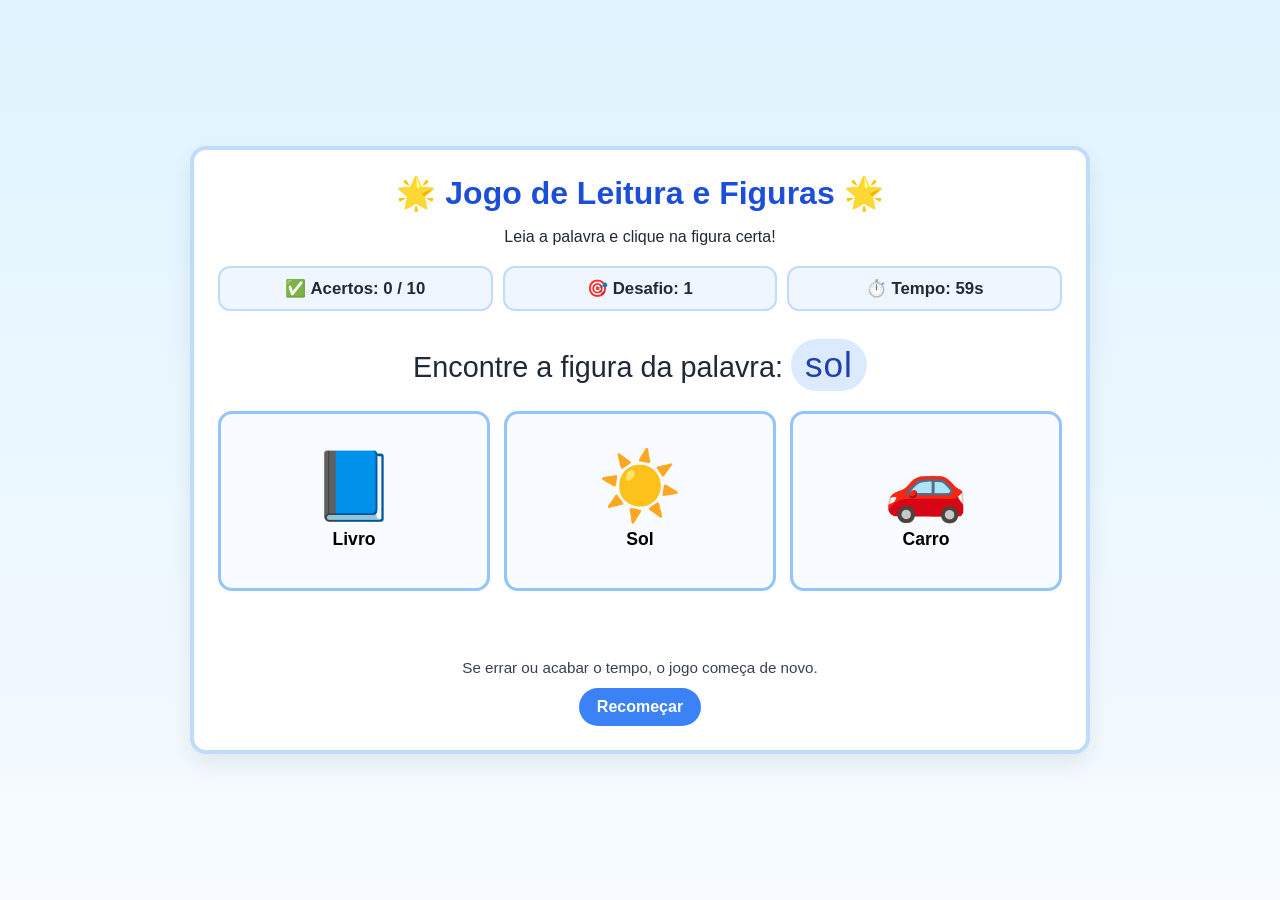
==== jogo-alfabetizacao.html @ 1799d075 "Adiciona jogo HTML de alfabetização com 10 desafios" ====
<!DOCTYPE html>
<html lang="pt-BR">
<head>
  <meta charset="UTF-8" />
  <meta name="viewport" content="width=device-width, initial-scale=1.0" />
  <title>Jogo de Alfabetização</title>
  <style>
    :root {
      --bg: #f7fbff;
      --card: #ffffff;
      --accent: #3b82f6;
      --accent-dark: #1d4ed8;
      --ok: #16a34a;
      --danger: #dc2626;
      --text: #1f2937;
      --shadow: 0 10px 25px rgba(0, 0, 0, 0.08);
      --radius: 16px;
    }

    * { box-sizing: border-box; }

    body {
      margin: 0;
      font-family: "Comic Sans MS", "Trebuchet MS", Arial, sans-serif;
      background: linear-gradient(180deg, #dff4ff, var(--bg));
      min-height: 100vh;
      color: var(--text);
      display: flex;
      align-items: center;
      justify-content: center;
      padding: 20px;
    }

    .game {
      width: min(900px, 100%);
      background: var(--card);
      border-radius: var(--radius);
      box-shadow: var(--shadow);
      padding: 24px;
      border: 4px solid #bfdbfe;
    }

    h1 {
      margin: 0 0 6px;
      text-align: center;
      font-size: clamp(1.4rem, 2.5vw, 2rem);
      color: var(--accent-dark);
    }

    .subtitle {
      text-align: center;
      margin-bottom: 20px;
      font-size: 1rem;
    }

    .status {
      display: grid;
      gap: 10px;
      grid-template-columns: repeat(auto-fit, minmax(180px, 1fr));
      margin-bottom: 20px;
    }

    .status-item {
      background: #eff6ff;
      border: 2px solid #bfdbfe;
      border-radius: 12px;
      padding: 10px;
      text-align: center;
      font-weight: bold;
      font-size: 1.05rem;
    }

    .challenge {
      text-align: center;
      margin-bottom: 16px;
      font-size: clamp(1.2rem, 3vw, 1.8rem);
    }

    .word {
      display: inline-block;
      padding: 6px 14px;
      margin-top: 8px;
      border-radius: 999px;
      background: #dbeafe;
      color: #1e40af;
      font-size: clamp(1.6rem, 4vw, 2.2rem);
      letter-spacing: 1px;
    }

    .options {
      display: grid;
      gap: 14px;
      grid-template-columns: repeat(auto-fit, minmax(180px, 1fr));
      margin-top: 20px;
    }

    .option {
      border: 3px solid #93c5fd;
      background: #f8fbff;
      border-radius: 14px;
      padding: 12px;
      cursor: pointer;
      transition: transform 0.15s ease, box-shadow 0.15s ease, border-color 0.15s ease;
      min-height: 180px;
      display: flex;
      flex-direction: column;
      align-items: center;
      justify-content: center;
      gap: 10px;
    }

    .option:hover {
      transform: translateY(-4px);
      box-shadow: 0 8px 18px rgba(59, 130, 246, 0.25);
      border-color: var(--accent);
    }

    .emoji {
      font-size: clamp(3rem, 8vw, 4.2rem);
      line-height: 1;
    }

    .label {
      font-size: 1.1rem;
      font-weight: bold;
      text-transform: capitalize;
    }

    .message {
      margin-top: 18px;
      min-height: 30px;
      text-align: center;
      font-size: 1.1rem;
      font-weight: bold;
    }

    .ok { color: var(--ok); }
    .error { color: var(--danger); }

    .footer {
      margin-top: 20px;
      text-align: center;
      font-size: 0.95rem;
      color: #374151;
    }

    .btn {
      margin-top: 12px;
      border: none;
      border-radius: 999px;
      background: var(--accent);
      color: #fff;
      font-size: 1rem;
      font-weight: bold;
      padding: 10px 18px;
      cursor: pointer;
    }

    .btn:hover { background: var(--accent-dark); }
  </style>
</head>
<body>
  <main class="game">
    <h1>🌟 Jogo de Leitura e Figuras 🌟</h1>
    <p class="subtitle">Leia a palavra e clique na figura certa!</p>

    <section class="status">
      <div class="status-item">✅ Acertos: <span id="score">0</span> / 10</div>
      <div class="status-item">🎯 Desafio: <span id="round">1</span></div>
      <div class="status-item">⏱️ Tempo: <span id="timer">60</span>s</div>
    </section>

    <section class="challenge">
      Encontre a figura da palavra:
      <div class="word" id="targetWord">...</div>
    </section>

    <section class="options" id="options"></section>

    <div class="message" id="message"></div>

    <div class="footer">
      Se errar ou acabar o tempo, o jogo começa de novo.
      <br />
      <button class="btn" id="restartBtn">Recomeçar</button>
    </div>
  </main>

  <script>
    const items = [
      { word: "lago", emoji: "🏞️" },
      { word: "gato", emoji: "🐱" },
      { word: "pato", emoji: "🦆" },
      { word: "bola", emoji: "⚽" },
      { word: "casa", emoji: "🏠" },
      { word: "livro", emoji: "📘" },
      { word: "flor", emoji: "🌸" },
      { word: "maçã", emoji: "🍎" },
      { word: "sol", emoji: "☀️" },
      { word: "lua", emoji: "🌙" },
      { word: "peixe", emoji: "🐟" },
      { word: "vaca", emoji: "🐄" },
      { word: "cama", emoji: "🛏️" },
      { word: "carro", emoji: "🚗" },
      { word: "árvore", emoji: "🌳" },
      { word: "sapato", emoji: "👟" },
      { word: "banana", emoji: "🍌" },
      { word: "leite", emoji: "🥛" }
    ];

    const totalChallenges = 10;
    const timePerChallenge = 60;

    let score = 0;
    let currentRound = 1;
    let currentTarget = null;
    let timer = timePerChallenge;
    let intervalId = null;
    let locked = false;

    const scoreEl = document.getElementById("score");
    const roundEl = document.getElementById("round");
    const timerEl = document.getElementById("timer");
    const targetWordEl = document.getElementById("targetWord");
    const optionsEl = document.getElementById("options");
    const messageEl = document.getElementById("message");
    const restartBtn = document.getElementById("restartBtn");

    function shuffle(array) {
      const copy = [...array];
      for (let i = copy.length - 1; i > 0; i--) {
        const j = Math.floor(Math.random() * (i + 1));
        [copy[i], copy[j]] = [copy[j], copy[i]];
      }
      return copy;
    }

    function pickChallenge() {
      const shuffled = shuffle(items);
      currentTarget = shuffled[0];
      const options = shuffle([currentTarget, shuffled[1], shuffled[2]]);
      return options;
    }

    function startTimer() {
      clearInterval(intervalId);
      timer = timePerChallenge;
      timerEl.textContent = timer;

      intervalId = setInterval(() => {
        timer -= 1;
        timerEl.textContent = timer;

        if (timer <= 0) {
          clearInterval(intervalId);
          messageEl.textContent = "⏰ Tempo esgotado! Vamos começar do zero.";
          messageEl.className = "message error";
          locked = true;
          setTimeout(resetGame, 1400);
        }
      }, 1000);
    }

    function renderChallenge() {
      locked = false;
      messageEl.textContent = "";
      messageEl.className = "message";

      const options = pickChallenge();
      targetWordEl.textContent = currentTarget.word;
      roundEl.textContent = currentRound;
      scoreEl.textContent = score;

      optionsEl.innerHTML = "";

      options.forEach((item) => {
        const button = document.createElement("button");
        button.type = "button";
        button.className = "option";
        button.setAttribute("aria-label", item.word);

        const emoji = document.createElement("div");
        emoji.className = "emoji";
        emoji.textContent = item.emoji;

        const label = document.createElement("div");
        label.className = "label";
        label.textContent = item.word;

        button.appendChild(emoji);
        button.appendChild(label);
        button.addEventListener("click", () => handleAnswer(item));

        optionsEl.appendChild(button);
      });

      startTimer();
    }

    function handleAnswer(selected) {
      if (locked) return;
      locked = true;
      clearInterval(intervalId);

      if (selected.word === currentTarget.word) {
        score += 1;
        scoreEl.textContent = score;
        messageEl.textContent = "🎉 Acertou!";
        messageEl.className = "message ok";

        if (score >= totalChallenges) {
          messageEl.textContent = "🏆 Parabéns! Você venceu os 10 desafios!";
          roundEl.textContent = totalChallenges;
          return;
        }

        currentRound += 1;
        setTimeout(renderChallenge, 900);
      } else {
        messageEl.textContent = `❌ Ops! Era ${currentTarget.word}. Vamos recomeçar.`;
        messageEl.className = "message error";
        setTimeout(resetGame, 1400);
      }
    }

    function resetGame() {
      clearInterval(intervalId);
      score = 0;
      currentRound = 1;
      renderChallenge();
    }

    restartBtn.addEventListener("click", resetGame);

    renderChallenge();
  </script>
</body>
</html>
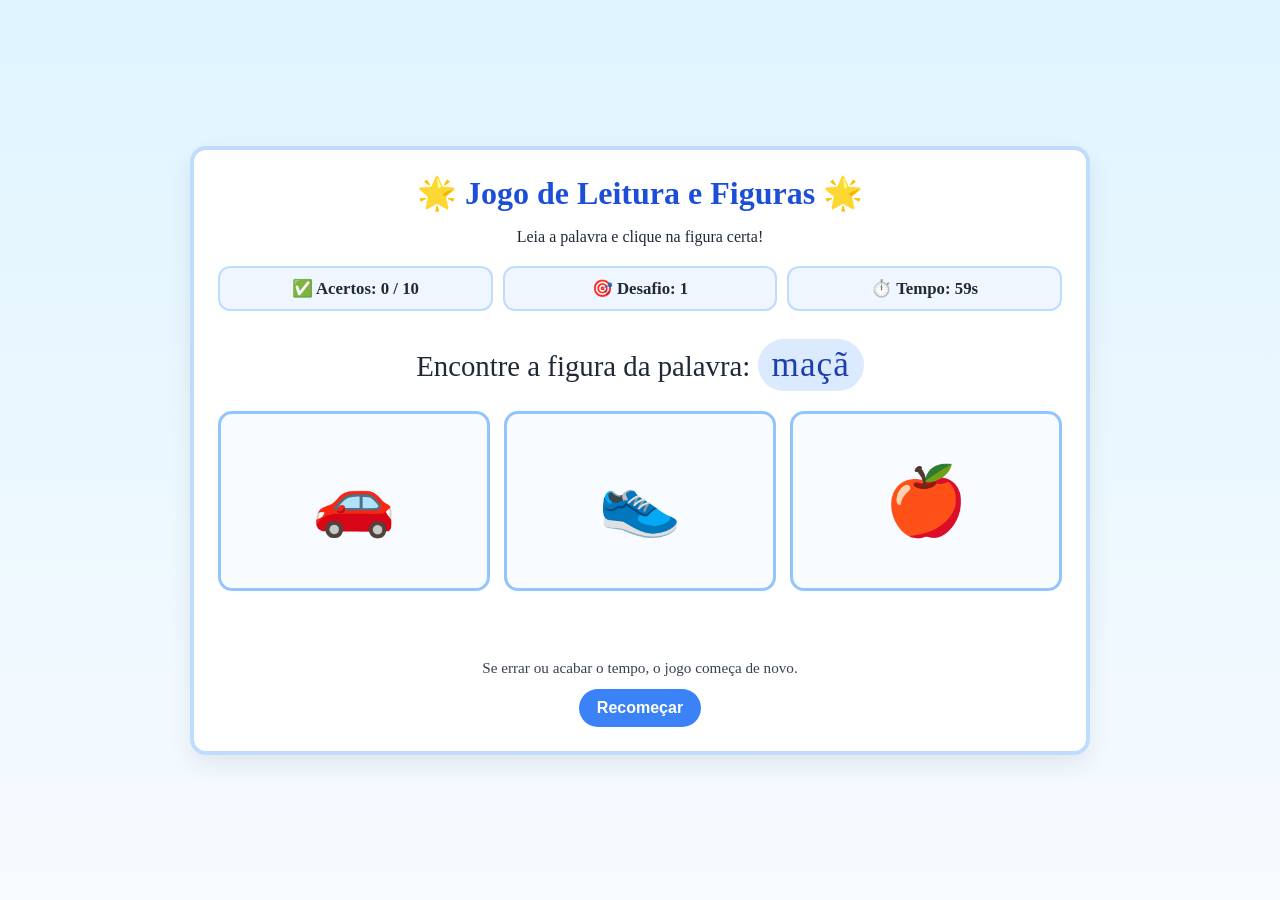
==== commit 69a780d9: "Ajusta fonte para Book Antiqua e remove rótulos sob emojis" ====
--- a/jogo-alfabetizacao.html
+++ b/jogo-alfabetizacao.html
@@ -21,7 +21,7 @@
 
     body {
       margin: 0;
-      font-family: "Comic Sans MS", "Trebuchet MS", Arial, sans-serif;
+      font-family: "Book Antiqua", "Palatino Linotype", Palatino, serif;
       background: linear-gradient(180deg, #dff4ff, var(--bg));
       min-height: 100vh;
       color: var(--text);
@@ -118,12 +118,6 @@
     .emoji {
       font-size: clamp(3rem, 8vw, 4.2rem);
       line-height: 1;
-    }
-
-    .label {
-      font-size: 1.1rem;
-      font-weight: bold;
-      text-transform: capitalize;
     }
 
     .message {
@@ -283,12 +277,7 @@
         emoji.className = "emoji";
         emoji.textContent = item.emoji;
 
-        const label = document.createElement("div");
-        label.className = "label";
-        label.textContent = item.word;
-
         button.appendChild(emoji);
-        button.appendChild(label);
         button.addEventListener("click", () => handleAnswer(item));
 
         optionsEl.appendChild(button);
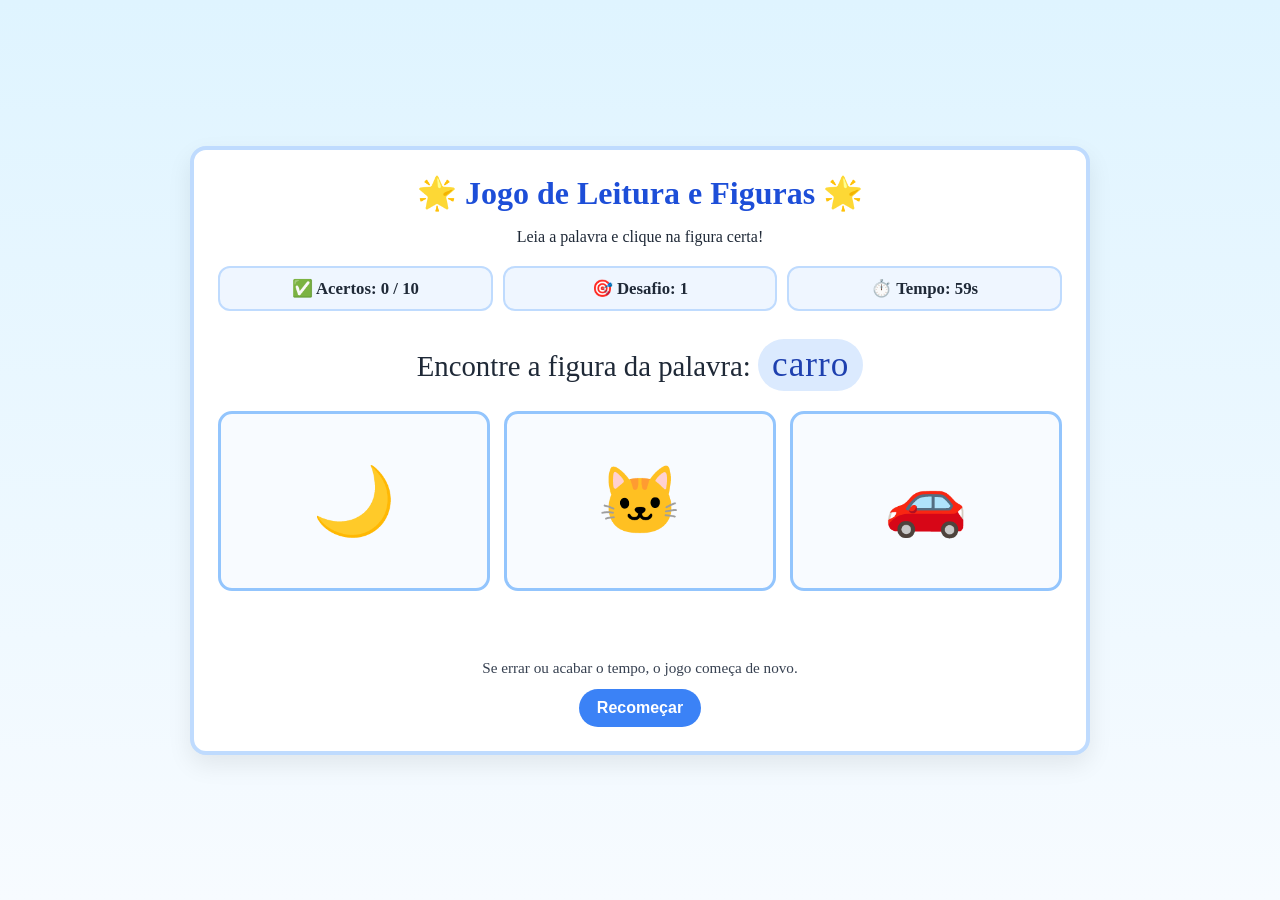
==== commit 9d4729b9: "Update title to include 'da Olívia'" ====
--- a/jogo-alfabetizacao.html
+++ b/jogo-alfabetizacao.html
@@ -3,7 +3,7 @@
 <head>
   <meta charset="UTF-8" />
   <meta name="viewport" content="width=device-width, initial-scale=1.0" />
-  <title>Jogo de Alfabetização</title>
+  <title>Jogo de Alfabetização da Olívia</title>
   <style>
     :root {
       --bg: #f7fbff;
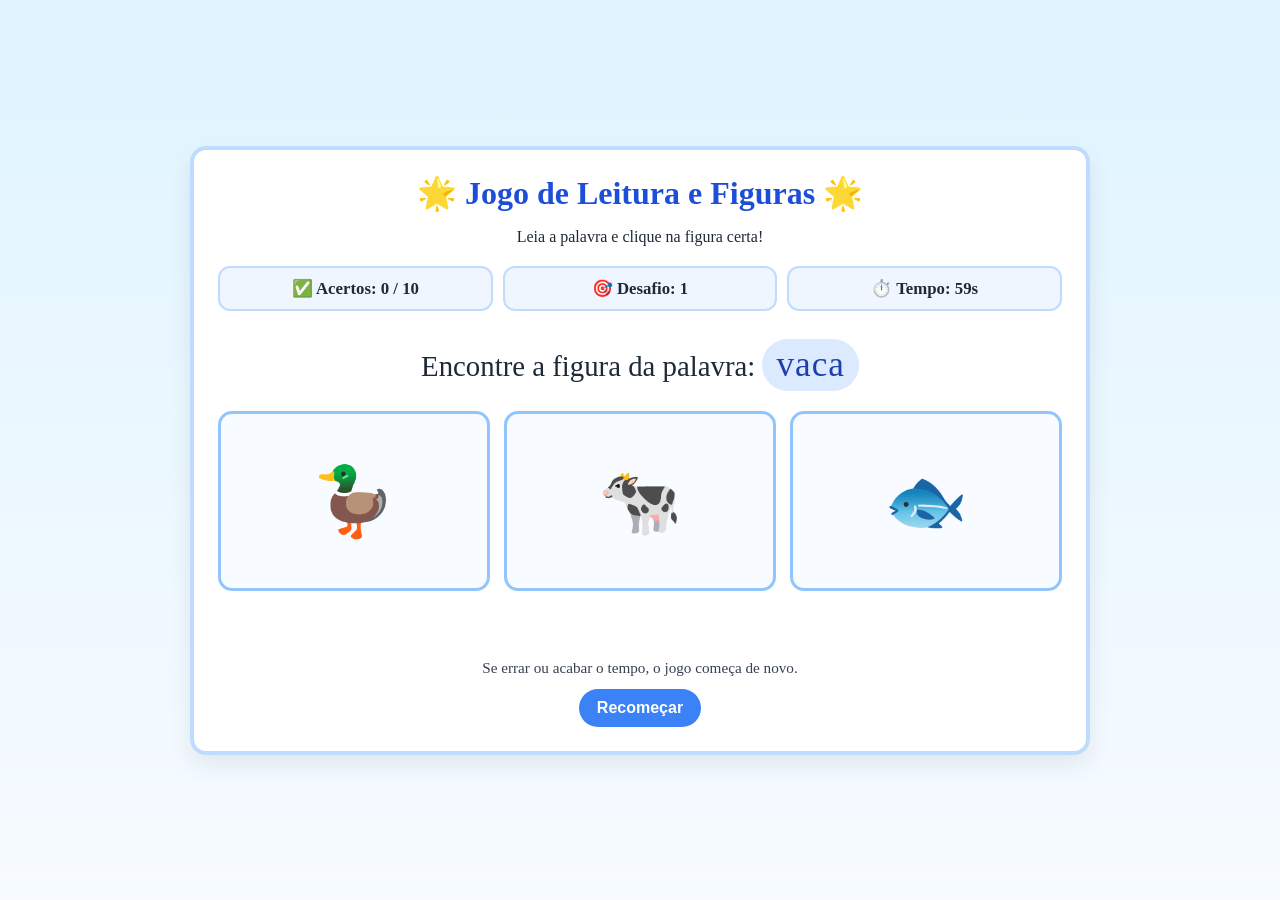
==== commit b2947ccb: "Adiciona versão iOS do jogo de alfabetização em HTML" ====
--- a/jogo-alfabetizacao.html
+++ b/jogo-alfabetizacao.html
@@ -3,7 +3,7 @@
 <head>
   <meta charset="UTF-8" />
   <meta name="viewport" content="width=device-width, initial-scale=1.0" />
-  <title>Jogo de Alfabetização da Olívia</title>
+  <title>Jogo de Alfabetização</title>
   <style>
     :root {
       --bg: #f7fbff;
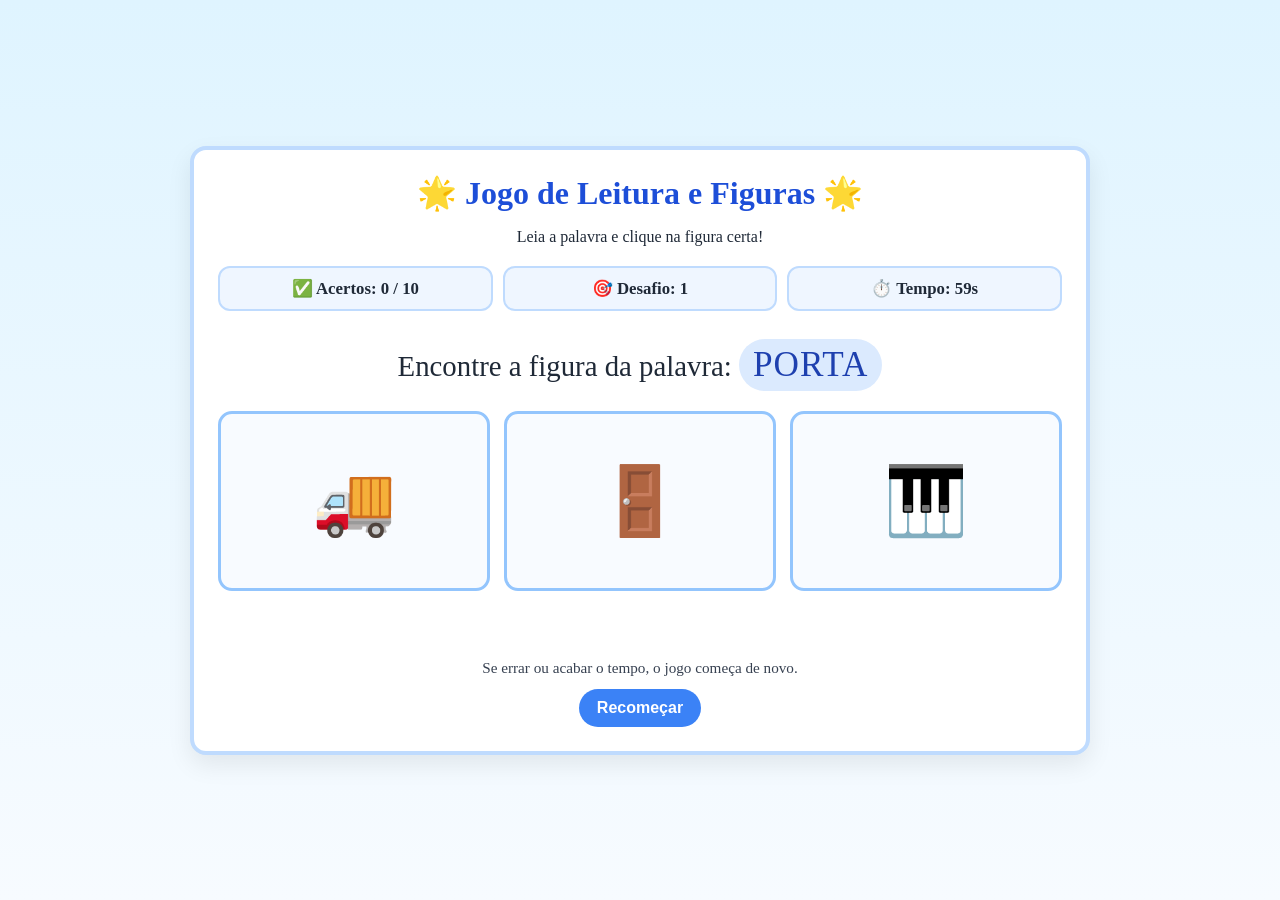
==== commit 06664514: "Expande jogo para 100 palavras sem repetição por sessão" ====
--- a/jogo-alfabetizacao.html
+++ b/jogo-alfabetizacao.html
@@ -182,24 +182,31 @@
 
   <script>
     const items = [
-      { word: "lago", emoji: "🏞️" },
-      { word: "gato", emoji: "🐱" },
-      { word: "pato", emoji: "🦆" },
-      { word: "bola", emoji: "⚽" },
-      { word: "casa", emoji: "🏠" },
-      { word: "livro", emoji: "📘" },
-      { word: "flor", emoji: "🌸" },
-      { word: "maçã", emoji: "🍎" },
-      { word: "sol", emoji: "☀️" },
-      { word: "lua", emoji: "🌙" },
-      { word: "peixe", emoji: "🐟" },
-      { word: "vaca", emoji: "🐄" },
-      { word: "cama", emoji: "🛏️" },
-      { word: "carro", emoji: "🚗" },
-      { word: "árvore", emoji: "🌳" },
-      { word: "sapato", emoji: "👟" },
-      { word: "banana", emoji: "🍌" },
-      { word: "leite", emoji: "🥛" }
+      { word: "ABACAXI", emoji: "🍍" }, { word: "ABELHA", emoji: "🐝" }, { word: "AVIÃO", emoji: "✈️" }, { word: "ÁRVORE", emoji: "🌳" },
+      { word: "BALA", emoji: "🍬" }, { word: "BALÃO", emoji: "🎈" }, { word: "BANANA", emoji: "🍌" }, { word: "BARCO", emoji: "🚤" },
+      { word: "BICICLETA", emoji: "🚲" }, { word: "BOLO", emoji: "🎂" }, { word: "BOLA", emoji: "⚽" }, { word: "BORBOLETA", emoji: "🦋" },
+      { word: "CACHORRO", emoji: "🐶" }, { word: "CADEIRA", emoji: "🪑" }, { word: "CAFÉ", emoji: "☕" }, { word: "CAIXA", emoji: "📦" },
+      { word: "CAMA", emoji: "🛏️" }, { word: "CAMINHÃO", emoji: "🚚" }, { word: "CANETA", emoji: "🖊️" }, { word: "CARRO", emoji: "🚗" },
+      { word: "CASA", emoji: "🏠" }, { word: "CAVALO", emoji: "🐴" }, { word: "CEBOLA", emoji: "🧅" }, { word: "CENOURA", emoji: "🥕" },
+      { word: "CHAPÉU", emoji: "👒" }, { word: "CHAVE", emoji: "🔑" }, { word: "CHUVA", emoji: "🌧️" }, { word: "COELHO", emoji: "🐰" },
+      { word: "COLHER", emoji: "🥄" }, { word: "CORAÇÃO", emoji: "❤️" }, { word: "CORUJA", emoji: "🦉" }, { word: "DADO", emoji: "🎲" },
+      { word: "DENTE", emoji: "🦷" }, { word: "DINOSSAURO", emoji: "🦖" }, { word: "ELEFANTE", emoji: "🐘" }, { word: "ESCADA", emoji: "🪜" },
+      { word: "ESCOVA", emoji: "🪥" }, { word: "ESCOLA", emoji: "🏫" }, { word: "ESPADA", emoji: "🗡️" }, { word: "ESTRELA", emoji: "⭐" },
+      { word: "FACA", emoji: "🔪" }, { word: "FADA", emoji: "🧚" }, { word: "FOGUETE", emoji: "🚀" }, { word: "FLOR", emoji: "🌸" },
+      { word: "FORMIGA", emoji: "🐜" }, { word: "FRANGO", emoji: "🐔" }, { word: "GALO", emoji: "🐓" }, { word: "GARRAFA", emoji: "🧴" },
+      { word: "GATO", emoji: "🐱" }, { word: "GIRAFA", emoji: "🦒" }, { word: "GLOBO", emoji: "🌍" }, { word: "GOIABA", emoji: "🍈" },
+      { word: "HELICÓPTERO", emoji: "🚁" }, { word: "IGREJA", emoji: "⛪" }, { word: "JACARÉ", emoji: "🐊" }, { word: "JANELA", emoji: "🪟" },
+      { word: "JARRA", emoji: "🏺" }, { word: "JOANINHA", emoji: "🐞" }, { word: "LÁPIS", emoji: "✏️" }, { word: "LARANJA", emoji: "🍊" },
+      { word: "LEÃO", emoji: "🦁" }, { word: "LEITE", emoji: "🥛" }, { word: "LIMÃO", emoji: "🍋" }, { word: "LIVRO", emoji: "📘" },
+      { word: "LUA", emoji: "🌙" }, { word: "MACACO", emoji: "🐵" }, { word: "MAÇÃ", emoji: "🍎" }, { word: "MALA", emoji: "🧳" },
+      { word: "MAMÃO", emoji: "🍈" }, { word: "MELANCIA", emoji: "🍉" }, { word: "MESA", emoji: "🪵" }, { word: "MILHO", emoji: "🌽" },
+      { word: "MONTANHA", emoji: "⛰️" }, { word: "NAVIO", emoji: "🚢" }, { word: "NUVEM", emoji: "☁️" }, { word: "OVO", emoji: "🥚" },
+      { word: "ÓCULOS", emoji: "👓" }, { word: "ORELHA", emoji: "👂" }, { word: "PÃO", emoji: "🍞" }, { word: "PÁSSARO", emoji: "🐦" },
+      { word: "PATO", emoji: "🦆" }, { word: "PEIXE", emoji: "🐟" }, { word: "PENTE", emoji: "🪮" }, { word: "PERA", emoji: "🍐" },
+      { word: "PIANO", emoji: "🎹" }, { word: "PIPA", emoji: "🪁" }, { word: "PIRULITO", emoji: "🍭" }, { word: "POLVO", emoji: "🐙" },
+      { word: "PORTA", emoji: "🚪" }, { word: "PRESENTE", emoji: "🎁" }, { word: "QUEIJO", emoji: "🧀" }, { word: "RELÓGIO", emoji: "⏰" },
+      { word: "SAPATO", emoji: "👟" }, { word: "SAPO", emoji: "🐸" }, { word: "SOL", emoji: "☀️" }, { word: "SORVETE", emoji: "🍦" },
+      { word: "TARTARUGA", emoji: "🐢" }, { word: "TIGRE", emoji: "🐯" }, { word: "TREM", emoji: "🚆" }, { word: "VACA", emoji: "🐄" }
     ];
 
     const totalChallenges = 10;
@@ -211,6 +218,7 @@
     let timer = timePerChallenge;
     let intervalId = null;
     let locked = false;
+    let remainingTargets = [];
 
     const scoreEl = document.getElementById("score");
     const roundEl = document.getElementById("round");
@@ -230,10 +238,13 @@
     }
 
     function pickChallenge() {
-      const shuffled = shuffle(items);
-      currentTarget = shuffled[0];
-      const options = shuffle([currentTarget, shuffled[1], shuffled[2]]);
-      return options;
+      if (remainingTargets.length === 0) {
+        remainingTargets = shuffle(items);
+      }
+
+      currentTarget = remainingTargets.pop();
+      const distractors = shuffle(items.filter((item) => item.word !== currentTarget.word)).slice(0, 2);
+      return shuffle([currentTarget, ...distractors]);
     }
 
     function startTimer() {
@@ -316,12 +327,13 @@
       clearInterval(intervalId);
       score = 0;
       currentRound = 1;
+      remainingTargets = shuffle(items);
       renderChallenge();
     }
 
     restartBtn.addEventListener("click", resetGame);
 
-    renderChallenge();
+    resetGame();
   </script>
 </body>
 </html>
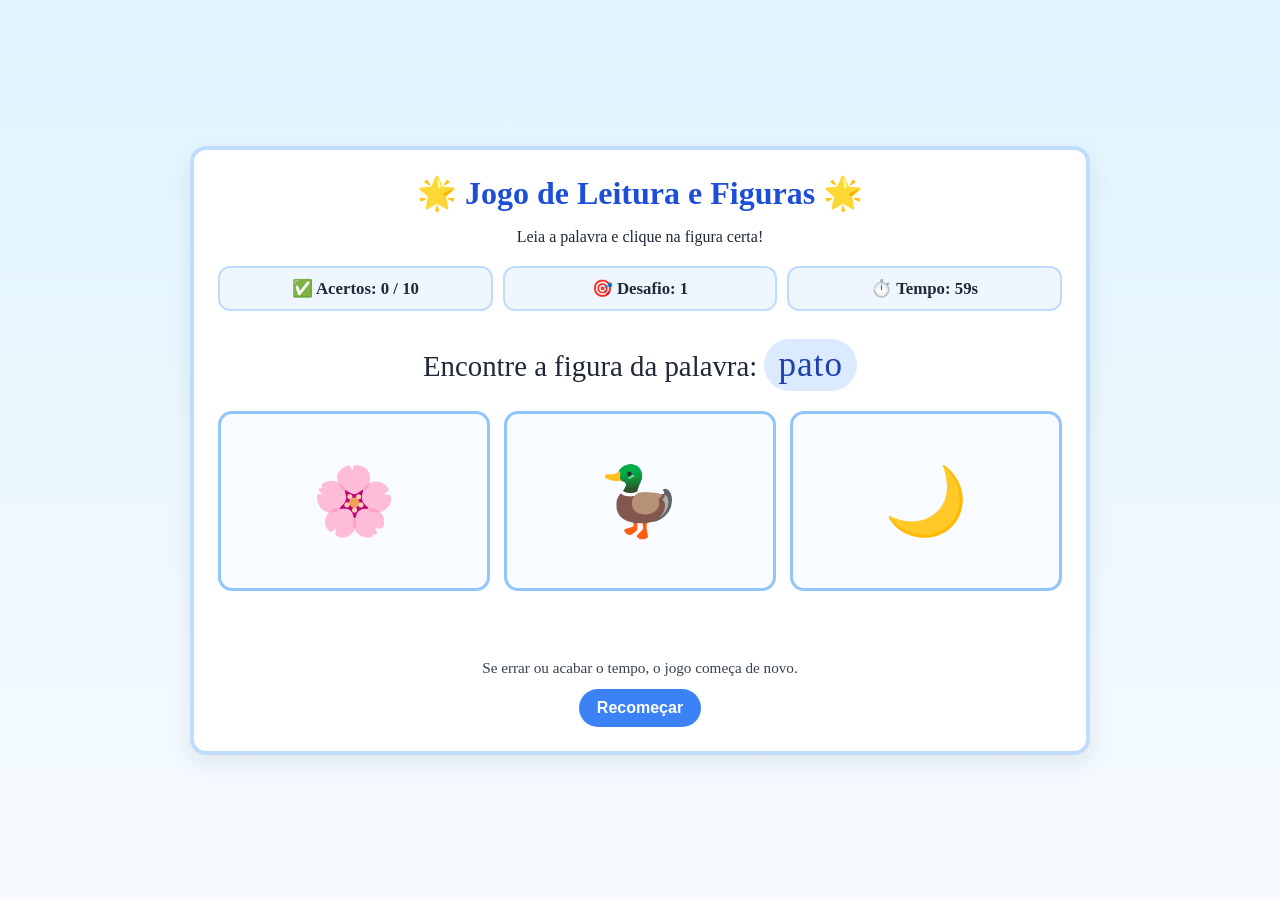
==== commit 26fc146e: "Adiciona versão dedicada para iPadOS do jogo" ====
--- a/jogo-alfabetizacao.html
+++ b/jogo-alfabetizacao.html
@@ -182,31 +182,24 @@
 
   <script>
     const items = [
-      { word: "ABACAXI", emoji: "🍍" }, { word: "ABELHA", emoji: "🐝" }, { word: "AVIÃO", emoji: "✈️" }, { word: "ÁRVORE", emoji: "🌳" },
-      { word: "BALA", emoji: "🍬" }, { word: "BALÃO", emoji: "🎈" }, { word: "BANANA", emoji: "🍌" }, { word: "BARCO", emoji: "🚤" },
-      { word: "BICICLETA", emoji: "🚲" }, { word: "BOLO", emoji: "🎂" }, { word: "BOLA", emoji: "⚽" }, { word: "BORBOLETA", emoji: "🦋" },
-      { word: "CACHORRO", emoji: "🐶" }, { word: "CADEIRA", emoji: "🪑" }, { word: "CAFÉ", emoji: "☕" }, { word: "CAIXA", emoji: "📦" },
-      { word: "CAMA", emoji: "🛏️" }, { word: "CAMINHÃO", emoji: "🚚" }, { word: "CANETA", emoji: "🖊️" }, { word: "CARRO", emoji: "🚗" },
-      { word: "CASA", emoji: "🏠" }, { word: "CAVALO", emoji: "🐴" }, { word: "CEBOLA", emoji: "🧅" }, { word: "CENOURA", emoji: "🥕" },
-      { word: "CHAPÉU", emoji: "👒" }, { word: "CHAVE", emoji: "🔑" }, { word: "CHUVA", emoji: "🌧️" }, { word: "COELHO", emoji: "🐰" },
-      { word: "COLHER", emoji: "🥄" }, { word: "CORAÇÃO", emoji: "❤️" }, { word: "CORUJA", emoji: "🦉" }, { word: "DADO", emoji: "🎲" },
-      { word: "DENTE", emoji: "🦷" }, { word: "DINOSSAURO", emoji: "🦖" }, { word: "ELEFANTE", emoji: "🐘" }, { word: "ESCADA", emoji: "🪜" },
-      { word: "ESCOVA", emoji: "🪥" }, { word: "ESCOLA", emoji: "🏫" }, { word: "ESPADA", emoji: "🗡️" }, { word: "ESTRELA", emoji: "⭐" },
-      { word: "FACA", emoji: "🔪" }, { word: "FADA", emoji: "🧚" }, { word: "FOGUETE", emoji: "🚀" }, { word: "FLOR", emoji: "🌸" },
-      { word: "FORMIGA", emoji: "🐜" }, { word: "FRANGO", emoji: "🐔" }, { word: "GALO", emoji: "🐓" }, { word: "GARRAFA", emoji: "🧴" },
-      { word: "GATO", emoji: "🐱" }, { word: "GIRAFA", emoji: "🦒" }, { word: "GLOBO", emoji: "🌍" }, { word: "GOIABA", emoji: "🍈" },
-      { word: "HELICÓPTERO", emoji: "🚁" }, { word: "IGREJA", emoji: "⛪" }, { word: "JACARÉ", emoji: "🐊" }, { word: "JANELA", emoji: "🪟" },
-      { word: "JARRA", emoji: "🏺" }, { word: "JOANINHA", emoji: "🐞" }, { word: "LÁPIS", emoji: "✏️" }, { word: "LARANJA", emoji: "🍊" },
-      { word: "LEÃO", emoji: "🦁" }, { word: "LEITE", emoji: "🥛" }, { word: "LIMÃO", emoji: "🍋" }, { word: "LIVRO", emoji: "📘" },
-      { word: "LUA", emoji: "🌙" }, { word: "MACACO", emoji: "🐵" }, { word: "MAÇÃ", emoji: "🍎" }, { word: "MALA", emoji: "🧳" },
-      { word: "MAMÃO", emoji: "🍈" }, { word: "MELANCIA", emoji: "🍉" }, { word: "MESA", emoji: "🪵" }, { word: "MILHO", emoji: "🌽" },
-      { word: "MONTANHA", emoji: "⛰️" }, { word: "NAVIO", emoji: "🚢" }, { word: "NUVEM", emoji: "☁️" }, { word: "OVO", emoji: "🥚" },
-      { word: "ÓCULOS", emoji: "👓" }, { word: "ORELHA", emoji: "👂" }, { word: "PÃO", emoji: "🍞" }, { word: "PÁSSARO", emoji: "🐦" },
-      { word: "PATO", emoji: "🦆" }, { word: "PEIXE", emoji: "🐟" }, { word: "PENTE", emoji: "🪮" }, { word: "PERA", emoji: "🍐" },
-      { word: "PIANO", emoji: "🎹" }, { word: "PIPA", emoji: "🪁" }, { word: "PIRULITO", emoji: "🍭" }, { word: "POLVO", emoji: "🐙" },
-      { word: "PORTA", emoji: "🚪" }, { word: "PRESENTE", emoji: "🎁" }, { word: "QUEIJO", emoji: "🧀" }, { word: "RELÓGIO", emoji: "⏰" },
-      { word: "SAPATO", emoji: "👟" }, { word: "SAPO", emoji: "🐸" }, { word: "SOL", emoji: "☀️" }, { word: "SORVETE", emoji: "🍦" },
-      { word: "TARTARUGA", emoji: "🐢" }, { word: "TIGRE", emoji: "🐯" }, { word: "TREM", emoji: "🚆" }, { word: "VACA", emoji: "🐄" }
+      { word: "lago", emoji: "🏞️" },
+      { word: "gato", emoji: "🐱" },
+      { word: "pato", emoji: "🦆" },
+      { word: "bola", emoji: "⚽" },
+      { word: "casa", emoji: "🏠" },
+      { word: "livro", emoji: "📘" },
+      { word: "flor", emoji: "🌸" },
+      { word: "maçã", emoji: "🍎" },
+      { word: "sol", emoji: "☀️" },
+      { word: "lua", emoji: "🌙" },
+      { word: "peixe", emoji: "🐟" },
+      { word: "vaca", emoji: "🐄" },
+      { word: "cama", emoji: "🛏️" },
+      { word: "carro", emoji: "🚗" },
+      { word: "árvore", emoji: "🌳" },
+      { word: "sapato", emoji: "👟" },
+      { word: "banana", emoji: "🍌" },
+      { word: "leite", emoji: "🥛" }
     ];
 
     const totalChallenges = 10;
@@ -218,7 +211,6 @@
     let timer = timePerChallenge;
     let intervalId = null;
     let locked = false;
-    let remainingTargets = [];
 
     const scoreEl = document.getElementById("score");
     const roundEl = document.getElementById("round");
@@ -238,13 +230,10 @@
     }
 
     function pickChallenge() {
-      if (remainingTargets.length === 0) {
-        remainingTargets = shuffle(items);
-      }
-
-      currentTarget = remainingTargets.pop();
-      const distractors = shuffle(items.filter((item) => item.word !== currentTarget.word)).slice(0, 2);
-      return shuffle([currentTarget, ...distractors]);
+      const shuffled = shuffle(items);
+      currentTarget = shuffled[0];
+      const options = shuffle([currentTarget, shuffled[1], shuffled[2]]);
+      return options;
     }
 
     function startTimer() {
@@ -327,13 +316,12 @@
       clearInterval(intervalId);
       score = 0;
       currentRound = 1;
-      remainingTargets = shuffle(items);
       renderChallenge();
     }
 
     restartBtn.addEventListener("click", resetGame);
 
-    resetGame();
+    renderChallenge();
   </script>
 </body>
 </html>
